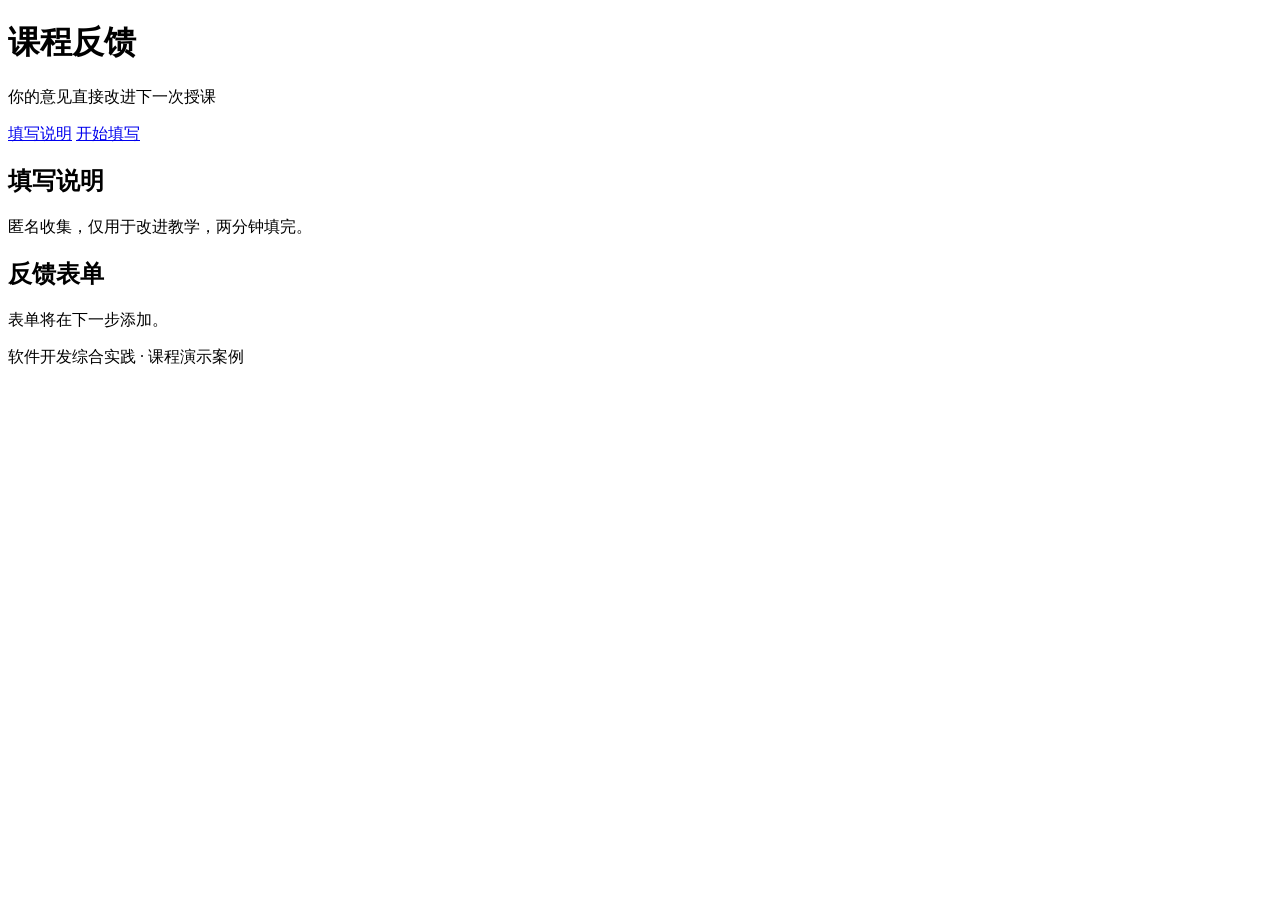
==== feedback-form/index.html @ a757c612 "添加课程反馈页语义骨架" ====
<!DOCTYPE html>
<html lang="zh-CN">
<head>
  <meta charset="UTF-8">
  <meta name="viewport" content="width=device-width, initial-scale=1.0">
  <title>课程反馈</title>
</head>
<body>
  <header>
    <h1>课程反馈</h1>
    <p>你的意见直接改进下一次授课</p>
  </header>
  <nav>
    <a href="#intro">填写说明</a>
    <a href="#form">开始填写</a>
  </nav>
  <main>
    <section id="intro">
      <h2>填写说明</h2>
      <p>匿名收集，仅用于改进教学，两分钟填完。</p>
    </section>
    <section id="form">
      <h2>反馈表单</h2>
      <p>表单将在下一步添加。</p>
    </section>
  </main>
  <footer>
    <p>软件开发综合实践 · 课程演示案例</p>
  </footer>
</body>
</html>
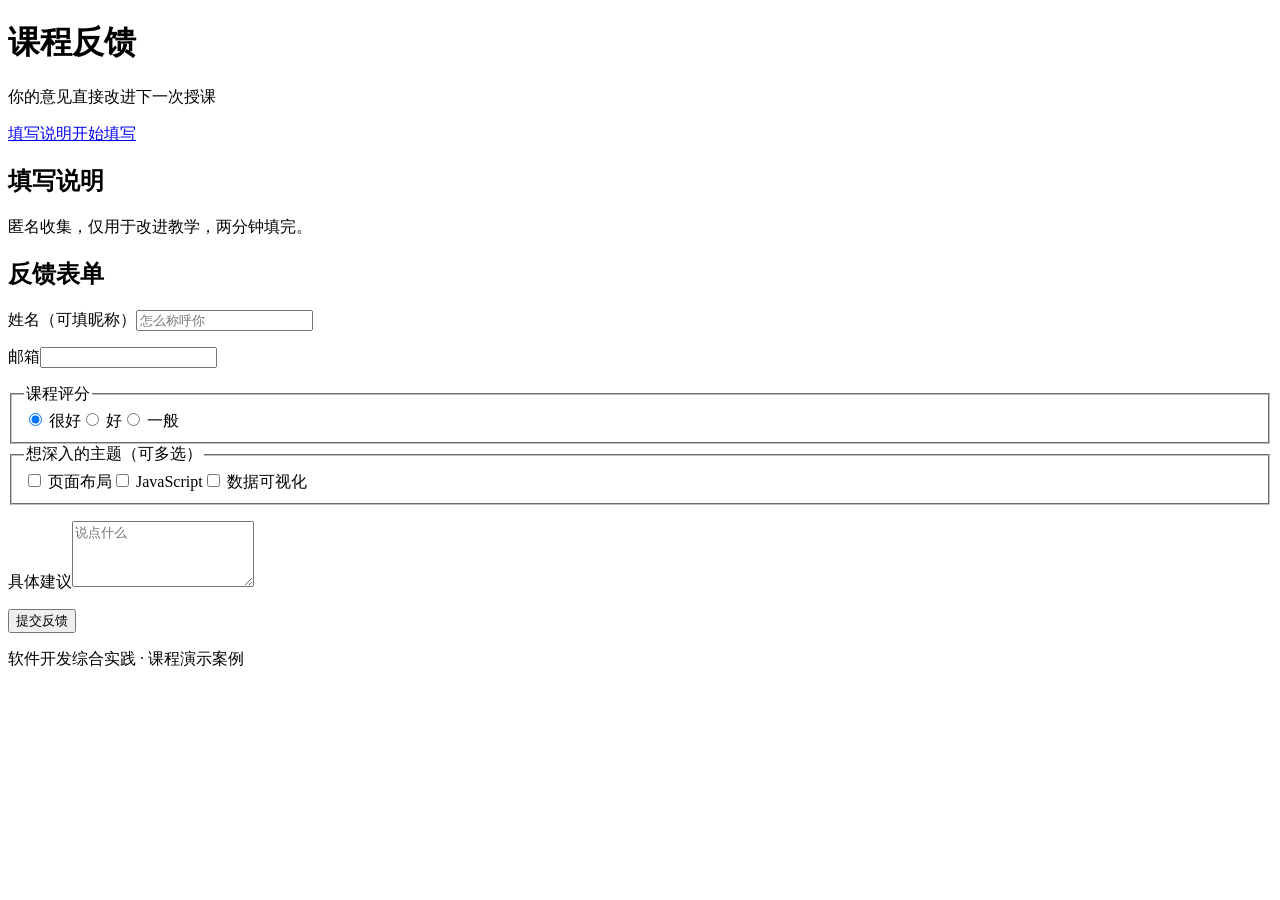
==== commit 3866713f: "添加反馈表单控件并关联label" ====
--- a/feedback-form/index.html
+++ b/feedback-form/index.html
@@ -3,29 +3,26 @@
 <head>
   <meta charset="UTF-8">
   <meta name="viewport" content="width=device-width, initial-scale=1.0">
+  <meta name="description" content="软件开发综合实践课程反馈信息采集页">
   <title>课程反馈</title>
 </head>
 <body>
-  <header>
-    <h1>课程反馈</h1>
-    <p>你的意见直接改进下一次授课</p>
-  </header>
-  <nav>
-    <a href="#intro">填写说明</a>
-    <a href="#form">开始填写</a>
-  </nav>
+  <header><h1>课程反馈</h1><p>你的意见直接改进下一次授课</p></header>
+  <nav aria-label="页面导航"><a href="#intro">填写说明</a><a href="#form">开始填写</a></nav>
   <main>
-    <section id="intro">
-      <h2>填写说明</h2>
-      <p>匿名收集，仅用于改进教学，两分钟填完。</p>
-    </section>
+    <section id="intro"><h2>填写说明</h2><p>匿名收集，仅用于改进教学，两分钟填完。</p></section>
     <section id="form">
       <h2>反馈表单</h2>
-      <p>表单将在下一步添加。</p>
+      <form action="#" method="get">
+        <p><label for="name">姓名（可填昵称）</label><input type="text" id="name" name="name" placeholder="怎么称呼你" required></p>
+        <p><label for="mail">邮箱</label><input type="email" id="mail" name="mail" required></p>
+        <fieldset><legend>课程评分</legend><label><input type="radio" name="score" value="5" checked> 很好</label><label><input type="radio" name="score" value="4"> 好</label><label><input type="radio" name="score" value="3"> 一般</label></fieldset>
+        <fieldset><legend>想深入的主题（可多选）</legend><label><input type="checkbox" name="topic" value="layout"> 页面布局</label><label><input type="checkbox" name="topic" value="js"> JavaScript</label><label><input type="checkbox" name="topic" value="chart"> 数据可视化</label></fieldset>
+        <p><label for="advice">具体建议</label><textarea id="advice" name="advice" rows="4" maxlength="200" placeholder="说点什么"></textarea></p>
+        <p><button type="submit">提交反馈</button></p>
+      </form>
     </section>
   </main>
-  <footer>
-    <p>软件开发综合实践 · 课程演示案例</p>
-  </footer>
+  <footer><p>软件开发综合实践 · 课程演示案例</p></footer>
 </body>
 </html>
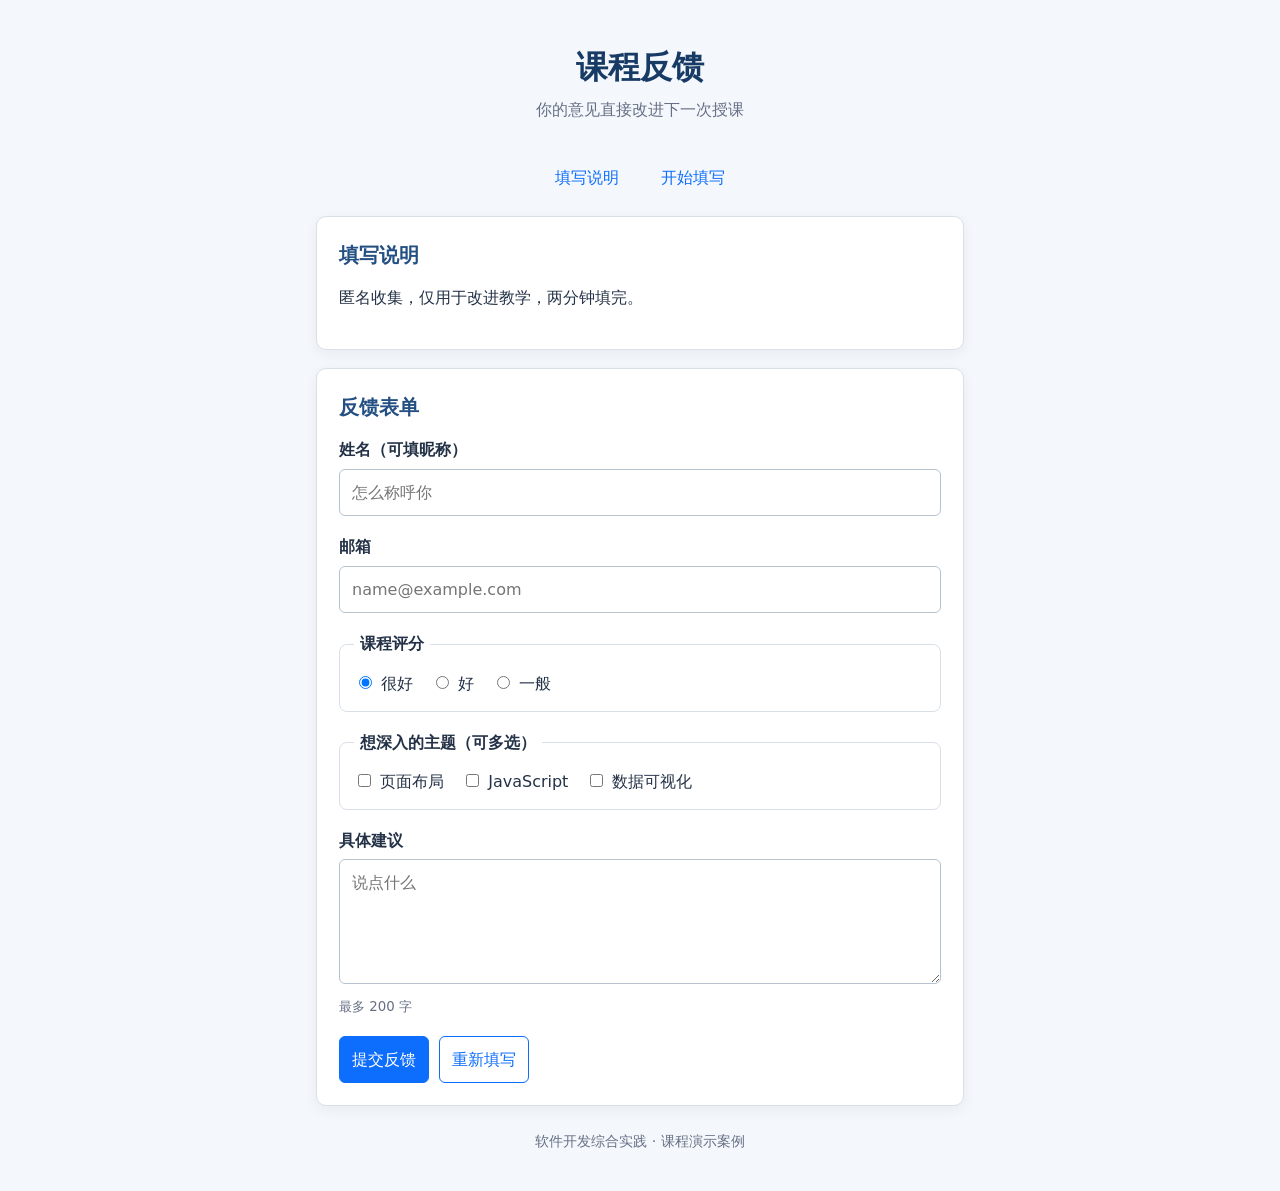
==== commit ce1b0cf3: "添加反馈页基础样式并完善可访问性" ====
--- a/feedback-form/index.html
+++ b/feedback-form/index.html
@@ -5,24 +5,72 @@
   <meta name="viewport" content="width=device-width, initial-scale=1.0">
   <meta name="description" content="软件开发综合实践课程反馈信息采集页">
   <title>课程反馈</title>
+  <link rel="stylesheet" href="css/style.css">
 </head>
 <body>
-  <header><h1>课程反馈</h1><p>你的意见直接改进下一次授课</p></header>
-  <nav aria-label="页面导航"><a href="#intro">填写说明</a><a href="#form">开始填写</a></nav>
+  <header>
+    <h1>课程反馈</h1>
+    <p>你的意见直接改进下一次授课</p>
+  </header>
+
+  <nav aria-label="页面导航">
+    <a href="#intro">填写说明</a>
+    <a href="#form">开始填写</a>
+  </nav>
+
   <main>
-    <section id="intro"><h2>填写说明</h2><p>匿名收集，仅用于改进教学，两分钟填完。</p></section>
-    <section id="form">
-      <h2>反馈表单</h2>
+    <section id="intro" aria-labelledby="intro-title">
+      <h2 id="intro-title">填写说明</h2>
+      <p>匿名收集，仅用于改进教学，两分钟填完。</p>
+    </section>
+
+    <section id="form" aria-labelledby="form-title">
+      <h2 id="form-title">反馈表单</h2>
       <form action="#" method="get">
-        <p><label for="name">姓名（可填昵称）</label><input type="text" id="name" name="name" placeholder="怎么称呼你" required></p>
-        <p><label for="mail">邮箱</label><input type="email" id="mail" name="mail" required></p>
-        <fieldset><legend>课程评分</legend><label><input type="radio" name="score" value="5" checked> 很好</label><label><input type="radio" name="score" value="4"> 好</label><label><input type="radio" name="score" value="3"> 一般</label></fieldset>
-        <fieldset><legend>想深入的主题（可多选）</legend><label><input type="checkbox" name="topic" value="layout"> 页面布局</label><label><input type="checkbox" name="topic" value="js"> JavaScript</label><label><input type="checkbox" name="topic" value="chart"> 数据可视化</label></fieldset>
-        <p><label for="advice">具体建议</label><textarea id="advice" name="advice" rows="4" maxlength="200" placeholder="说点什么"></textarea></p>
-        <p><button type="submit">提交反馈</button></p>
+        <p class="form-field">
+          <label for="name">姓名（可填昵称）</label>
+          <input type="text" id="name" name="name" placeholder="怎么称呼你" required>
+        </p>
+
+        <p class="form-field">
+          <label for="mail">邮箱</label>
+          <input type="email" id="mail" name="mail" placeholder="name@example.com" required>
+        </p>
+
+        <fieldset>
+          <legend>课程评分</legend>
+          <div class="choice-list">
+            <label><input type="radio" name="score" value="5" checked> 很好</label>
+            <label><input type="radio" name="score" value="4"> 好</label>
+            <label><input type="radio" name="score" value="3"> 一般</label>
+          </div>
+        </fieldset>
+
+        <fieldset>
+          <legend>想深入的主题（可多选）</legend>
+          <div class="choice-list">
+            <label><input type="checkbox" name="topic" value="layout"> 页面布局</label>
+            <label><input type="checkbox" name="topic" value="js"> JavaScript</label>
+            <label><input type="checkbox" name="topic" value="chart"> 数据可视化</label>
+          </div>
+        </fieldset>
+
+        <p class="form-field">
+          <label for="advice">具体建议</label>
+          <textarea id="advice" name="advice" rows="4" maxlength="200" placeholder="说点什么"></textarea>
+          <small>最多 200 字</small>
+        </p>
+
+        <p class="form-actions">
+          <button type="submit">提交反馈</button>
+          <button type="reset" class="secondary">重新填写</button>
+        </p>
       </form>
     </section>
   </main>
-  <footer><p>软件开发综合实践 · 课程演示案例</p></footer>
+
+  <footer>
+    <p>软件开发综合实践 · 课程演示案例</p>
+  </footer>
 </body>
 </html>
--- a/feedback-form/css/style.css
+++ b/feedback-form/css/style.css
@@ -0,0 +1,189 @@
+* {
+  box-sizing: border-box;
+}
+
+:root {
+  color-scheme: light;
+  --primary: #0d6efd;
+  --primary-dark: #0a58ca;
+  --text: #243247;
+  --muted: #667085;
+  --line: #d9e0e8;
+  --surface: #ffffff;
+  --background: #f4f7fb;
+}
+
+body {
+  max-width: 680px;
+  margin: 0 auto;
+  padding: 24px 16px;
+  color: var(--text);
+  background: var(--background);
+  font-family: "Microsoft YaHei", "PingFang SC", system-ui, sans-serif;
+  font-size: 16px;
+  line-height: 1.6;
+}
+
+header {
+  padding: 18px 12px 8px;
+  text-align: center;
+}
+
+h1,
+h2,
+p {
+  margin-top: 0;
+}
+
+h1 {
+  margin-bottom: 4px;
+  color: #183b66;
+  font-size: 2rem;
+}
+
+header p,
+footer {
+  color: var(--muted);
+}
+
+nav {
+  margin: 12px 0 20px;
+  text-align: center;
+}
+
+nav a {
+  display: inline-block;
+  margin: 0 8px;
+  padding: 6px 10px;
+  color: var(--primary);
+  text-decoration: none;
+}
+
+nav a:hover,
+nav a:focus-visible {
+  color: var(--primary-dark);
+  text-decoration: underline;
+}
+
+section {
+  margin-bottom: 18px;
+  padding: 22px;
+  border: 1px solid var(--line);
+  border-radius: 10px;
+  background: var(--surface);
+  box-shadow: 0 4px 14px rgb(32 56 85 / 6%);
+}
+
+h2 {
+  margin-bottom: 14px;
+  color: #234f82;
+  font-size: 1.25rem;
+}
+
+.form-field {
+  margin-bottom: 18px;
+}
+
+.form-field > label {
+  display: block;
+  margin-bottom: 6px;
+  font-weight: 600;
+}
+
+input[type="text"],
+input[type="email"],
+textarea {
+  width: 100%;
+}
+
+input,
+textarea,
+button {
+  padding: 10px 12px;
+  border: 1px solid #b7c2cf;
+  border-radius: 6px;
+  font: inherit;
+}
+
+input:focus-visible,
+textarea:focus-visible,
+button:focus-visible,
+a:focus-visible {
+  outline: 3px solid rgb(13 110 253 / 22%);
+  outline-offset: 2px;
+}
+
+fieldset {
+  margin: 0 0 18px;
+  padding: 14px;
+  border: 1px solid var(--line);
+  border-radius: 8px;
+}
+
+legend {
+  padding: 0 6px;
+  font-weight: 600;
+}
+
+.choice-list {
+  display: flex;
+  flex-wrap: wrap;
+  gap: 10px 18px;
+}
+
+.choice-list label {
+  cursor: pointer;
+}
+
+.choice-list input {
+  margin-right: 4px;
+}
+
+small {
+  display: block;
+  margin-top: 5px;
+  color: var(--muted);
+}
+
+.form-actions {
+  display: flex;
+  gap: 10px;
+  margin-bottom: 0;
+}
+
+button {
+  border-color: var(--primary);
+  color: #fff;
+  background: var(--primary);
+  cursor: pointer;
+}
+
+button:hover {
+  background: var(--primary-dark);
+}
+
+button.secondary {
+  color: var(--primary);
+  background: #fff;
+}
+
+footer {
+  padding-top: 6px;
+  text-align: center;
+  font-size: 14px;
+}
+
+@media (max-width: 520px) {
+  body {
+    padding: 12px;
+  }
+
+  section {
+    padding: 18px;
+  }
+
+  .choice-list,
+  .form-actions {
+    flex-direction: column;
+  }
+}
